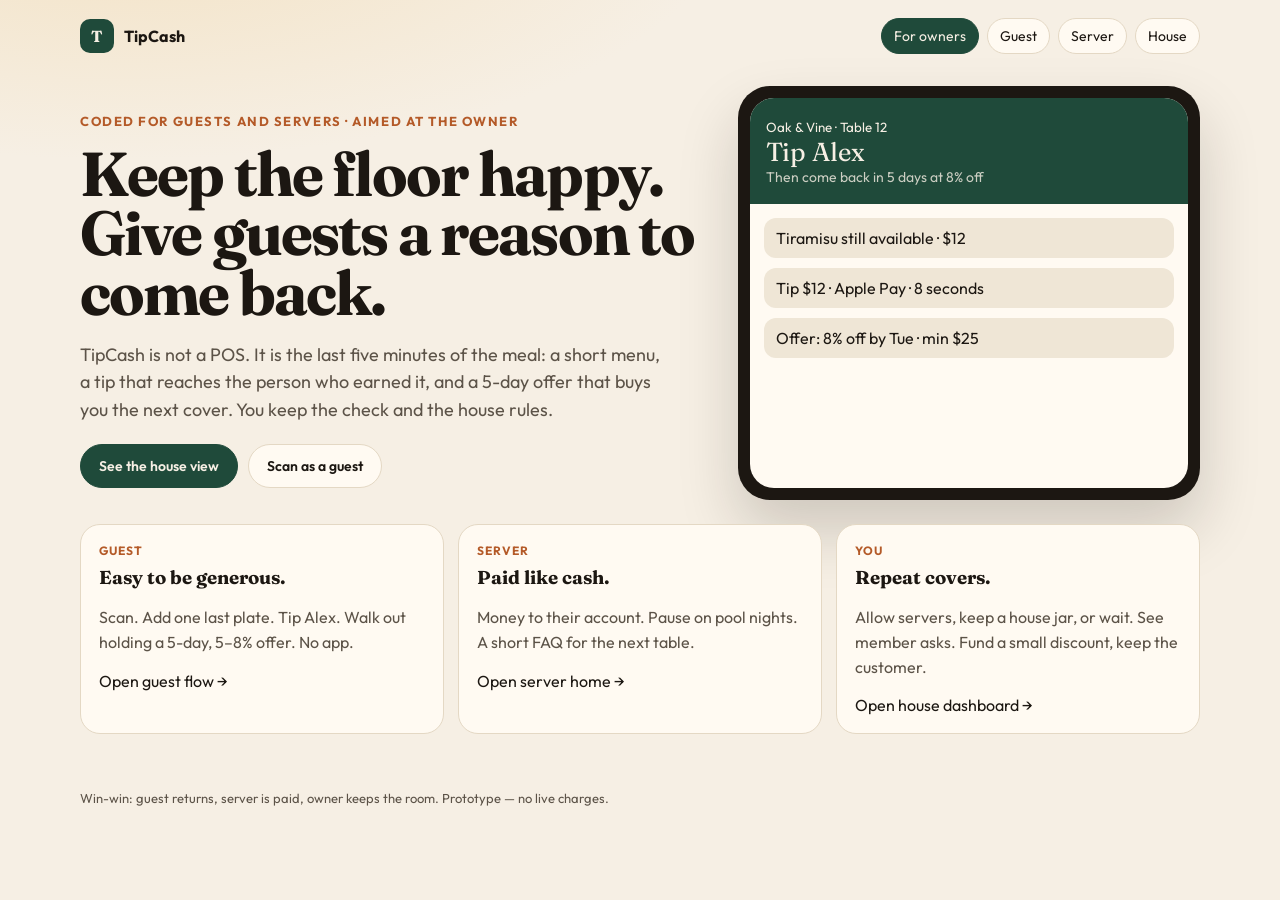
==== index.html @ a679089f "Publish TipCash prototype" ====
<!DOCTYPE html>
<html lang="en">
<head>
  <meta charset="UTF-8" />
  <meta name="viewport" content="width=device-width, initial-scale=1" />
  <title>TipCash — For owners</title>
  <link rel="preconnect" href="https://fonts.googleapis.com" />
  <link href="https://fonts.googleapis.com/css2?family=Fraunces:opsz,wght@9..144,650&family=Outfit:wght@400;600;700&display=swap" rel="stylesheet" />
  <link rel="stylesheet" href="styles.css" />
</head>
<body>
  <header class="wrap nav">
    <a class="brand" href="./index.html"><span class="mark">T</span>TipCash</a>
    <nav class="nav-links">
      <a class="active" href="./index.html">For owners</a>
      <a href="./guest/">Guest</a>
      <a href="./server/">Server</a>
      <a href="./owner/">House</a>
    </nav>
  </header>
  <main class="wrap">
    <section class="hero">
      <div>
        <p class="kicker">Coded for guests and servers · aimed at the owner</p>
        <h1>Keep the floor happy. Give guests a reason to come back.</h1>
        <p class="lede">
          TipCash is not a POS. It is the last five minutes of the meal: a short menu,
          a tip that reaches the person who earned it, and a 5-day offer that buys you
          the next cover. You keep the check and the house rules.
        </p>
        <div class="cta-row">
          <a class="btn btn-solid btn-lg" href="./owner/">See the house view</a>
          <a class="btn btn-lg" href="./guest/">Scan as a guest</a>
        </div>
      </div>
      <div class="phone">
        <div class="phone-screen">
          <div class="phone-top">
            <small>Oak & Vine · Table 12</small>
            <div style="font-family:Fraunces,serif;font-size:26px">Tip Alex</div>
            <div style="opacity:.8;font-size:14px">Then come back in 5 days at 8% off</div>
          </div>
          <div class="phone-body">
            <div class="chip">Tiramisu still available · $12</div>
            <div class="chip">Tip $12 · Apple Pay · 8 seconds</div>
            <div class="chip">Offer: 8% off by Tue · min $25</div>
          </div>
        </div>
      </div>
    </section>
    <section class="trio">
      <article class="card">
        <div class="who">Guest</div>
        <h3 style="font-family:Fraunces,serif;margin:8px 0">Easy to be generous.</h3>
        <p>Scan. Add one last plate. Tip Alex. Walk out holding a 5-day, 5–8% offer. No app.</p>
        <a href="./guest/">Open guest flow →</a>
      </article>
      <article class="card">
        <div class="who">Server</div>
        <h3 style="font-family:Fraunces,serif;margin:8px 0">Paid like cash.</h3>
        <p>Money to their account. Pause on pool nights. A short FAQ for the next table.</p>
        <a href="./server/">Open server home →</a>
      </article>
      <article class="card">
        <div class="who">You</div>
        <h3 style="font-family:Fraunces,serif;margin:8px 0">Repeat covers.</h3>
        <p>Allow servers, keep a house jar, or wait. See member asks. Fund a small discount, keep the customer.</p>
        <a href="./owner/">Open house dashboard →</a>
      </article>
    </section>
  </main>
  <footer class="wrap footer">Win-win: guest returns, server is paid, owner keeps the room. Prototype — no live charges.</footer>
</body>
</html>
---- styles.css ----
:root {
  --ink: #1c1712;
  --ink-soft: #5c5348;
  --paper: #f6efe4;
  --paper-2: #efe6d6;
  --card: #fffaf2;
  --line: #e4d8c4;
  --pine: #1f4a3a;
  --copper: #b45a28;
  --good: #2f7d4a;
  --warn: #9a6b12;
}
* { box-sizing: border-box; }
html, body { margin: 0; }
body {
  font-family: Outfit, system-ui, sans-serif;
  color: var(--ink);
  background: radial-gradient(1200px 500px at 10% -10%, #f3e2c4 0%, transparent 50%), var(--paper);
  min-height: 100vh;
}
a { color: inherit; text-decoration: none; }
button, input, textarea { font: inherit; }
.wrap { width: min(1120px, calc(100% - 32px)); margin: 0 auto; }
.nav { display: flex; align-items: center; justify-content: space-between; padding: 18px 0 8px; gap: 12px; }
.brand { display: flex; gap: 10px; align-items: center; font-weight: 700; }
.mark {
  width: 34px; height: 34px; border-radius: 10px; background: var(--pine); color: #f6efe4;
  display: grid; place-items: center; font-family: Fraunces, serif;
}
.nav-links { display: flex; gap: 8px; flex-wrap: wrap; }
.nav-links a, .btn {
  border: 1px solid var(--line); background: var(--card);
  padding: 8px 12px; border-radius: 999px; font-size: 14px; cursor: pointer;
}
.nav-links a.active, .btn-solid { background: var(--pine); color: #f6efe4; border-color: var(--pine); }
.btn-copper { background: var(--copper); color: #fff; border-color: var(--copper); }
.btn.on { background: var(--pine); color: #f6efe4; border-color: var(--pine); }
.btn-lg { padding: 12px 18px; font-weight: 600; }
h1, h2 { font-family: Fraunces, serif; letter-spacing: -0.03em; }
h1 { font-size: clamp(34px, 6vw, 62px); line-height: 0.96; margin: 0 0 14px; }
h2 { font-size: clamp(22px, 3vw, 34px); margin: 0 0 8px; }
p { color: var(--ink-soft); line-height: 1.55; }
.kicker { color: var(--copper); font-weight: 700; font-size: 13px; letter-spacing: 0.12em; text-transform: uppercase; }
.lede { font-size: 18px; max-width: 580px; }
.hero { padding: 24px 0 8px; display: grid; grid-template-columns: 1.15fr .85fr; gap: 32px; align-items: center; }
.cta-row { display: flex; gap: 10px; flex-wrap: wrap; margin-top: 20px; }
.phone { background: var(--ink); border-radius: 32px; padding: 12px; box-shadow: 0 30px 60px rgba(28,23,18,.18); }
.phone-screen { background: #fffaf2; border-radius: 24px; overflow: hidden; min-height: 390px; }
.phone-top { background: var(--pine); color: #f6efe4; padding: 18px 16px; }
.phone-body { padding: 14px; display: grid; gap: 10px; }
.chip { background: var(--paper-2); border-radius: 12px; padding: 10px 12px; }
.trio, .stats { display: grid; grid-template-columns: repeat(3, 1fr); gap: 14px; padding: 16px 0 28px; }
.grid-2 { display: grid; grid-template-columns: 1fr 1fr; gap: 14px; }
.card { background: var(--card); border: 1px solid var(--line); border-radius: 20px; padding: 18px; }
.who { font-size: 12px; font-weight: 700; letter-spacing: .08em; text-transform: uppercase; color: var(--copper); }
.stat { background: var(--paper-2); border-radius: 16px; padding: 14px; }
.stat b { display: block; font-size: 28px; font-family: Fraunces, serif; }
.muted { color: var(--ink-soft); font-size: 14px; }
.ok { color: var(--good); font-weight: 650; }
.warn { color: var(--warn); font-weight: 650; }
.row { display: flex; justify-content: space-between; gap: 12px; align-items: center; padding: 10px 0; border-bottom: 1px solid var(--line); }
.row:last-child { border-bottom: 0; }
.menu-item, .tip-btn {
  display: flex; justify-content: space-between; width: 100%; text-align: left;
  background: var(--card); border: 1px solid var(--line); border-radius: 14px; padding: 12px; cursor: pointer;
}
.menu-item.on, .tip-btn.on { border-color: var(--pine); background: #eaf3ee; }
.tips { display: grid; grid-template-columns: repeat(4, 1fr); gap: 8px; }
.field { width: 100%; border: 1px solid var(--line); border-radius: 12px; padding: 10px 12px; background: #fff; margin: 8px 0; }
.banner { background: var(--pine); color: #f6efe4; border-radius: 16px; padding: 14px; }
.banner strong { font-family: Fraunces, serif; font-size: 22px; display: block; }
.toggle { display: flex; gap: 8px; flex-wrap: wrap; margin: 10px 0; }
.qr {
  width: 132px; height: 132px; border-radius: 16px; margin: 8px 0 12px;
  background: repeating-conic-gradient(#1c1712 0% 25%, #fffaf2 0% 50%) 0 0 / 16px 16px;
}
.footer { padding: 28px 0 40px; color: var(--ink-soft); font-size: 13px; }
@media (max-width: 800px) {
  .hero, .trio, .stats, .grid-2 { grid-template-columns: 1fr; }
  .tips { grid-template-columns: repeat(2, 1fr); }
}
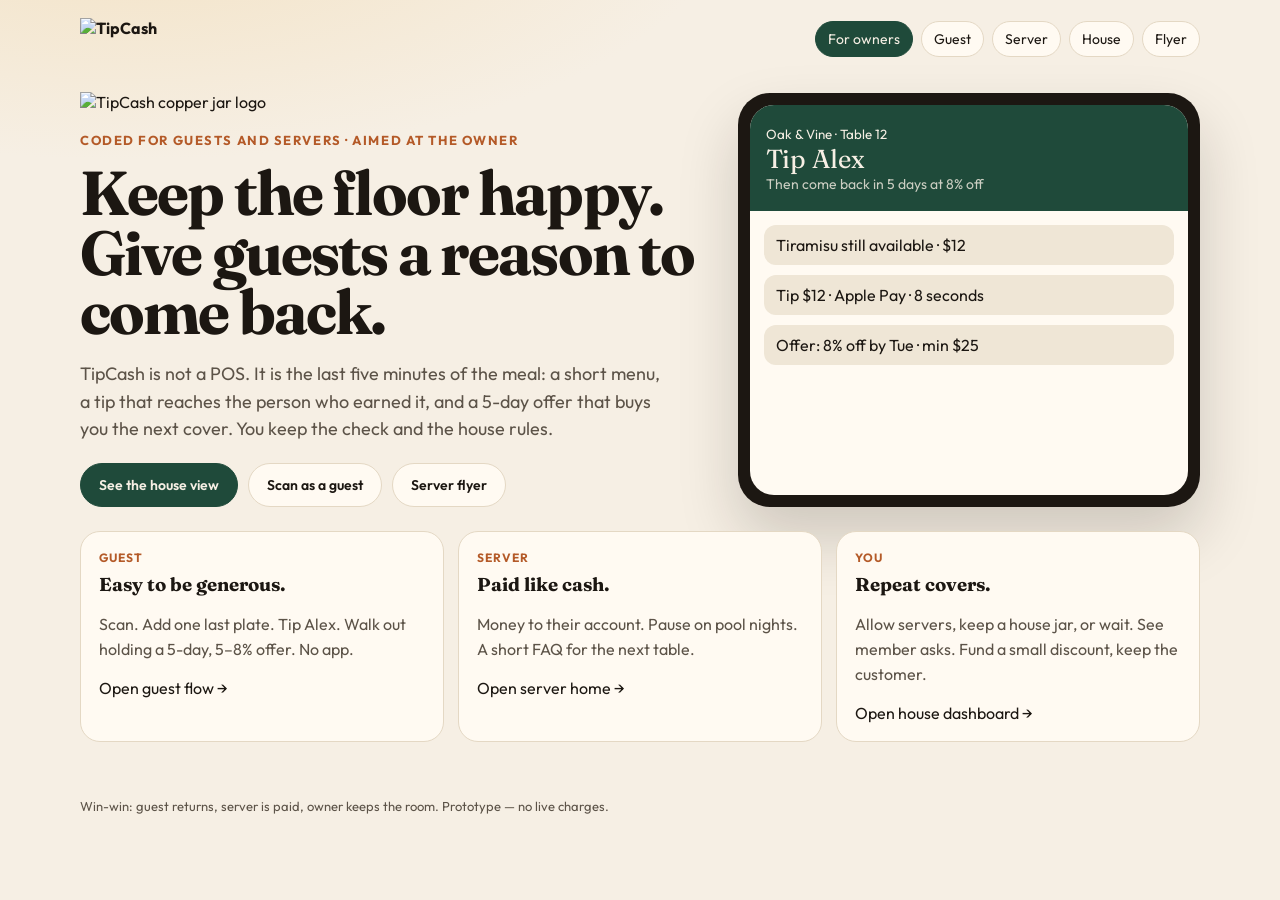
==== commit fded9e94: "Add copper jar logo to landing page and link the server flyer" ====
--- a/index.html
+++ b/index.html
@@ -10,17 +10,19 @@
 </head>
 <body>
   <header class="wrap nav">
-    <a class="brand" href="./index.html"><span class="mark">T</span>TipCash</a>
+    <a class="brand" href="./index.html"><img class="brand-logo" src="./logo-photo.svg" alt="TipCash" /></a>
     <nav class="nav-links">
       <a class="active" href="./index.html">For owners</a>
       <a href="./guest/">Guest</a>
       <a href="./server/">Server</a>
       <a href="./owner/">House</a>
+      <a href="./flyer/">Flyer</a>
     </nav>
   </header>
   <main class="wrap">
     <section class="hero">
       <div>
+        <img class="hero-logo" src="./logo-photo.svg" alt="TipCash copper jar logo" />
         <p class="kicker">Coded for guests and servers · aimed at the owner</p>
         <h1>Keep the floor happy. Give guests a reason to come back.</h1>
         <p class="lede">
@@ -31,6 +33,7 @@
         <div class="cta-row">
           <a class="btn btn-solid btn-lg" href="./owner/">See the house view</a>
           <a class="btn btn-lg" href="./guest/">Scan as a guest</a>
+          <a class="btn btn-lg" href="./flyer/">Server flyer</a>
         </div>
       </div>
       <div class="phone">
--- a/styles.css
+++ b/styles.css
@@ -79,3 +79,5 @@
   .hero, .trio, .stats, .grid-2 { grid-template-columns: 1fr; }
   .tips { grid-template-columns: repeat(2, 1fr); }
 }
+.brand-logo { height: 42px; width: auto; display: block; }
+.hero-logo { width: min(280px, 70%); height: auto; display: block; margin: 0 0 18px; }
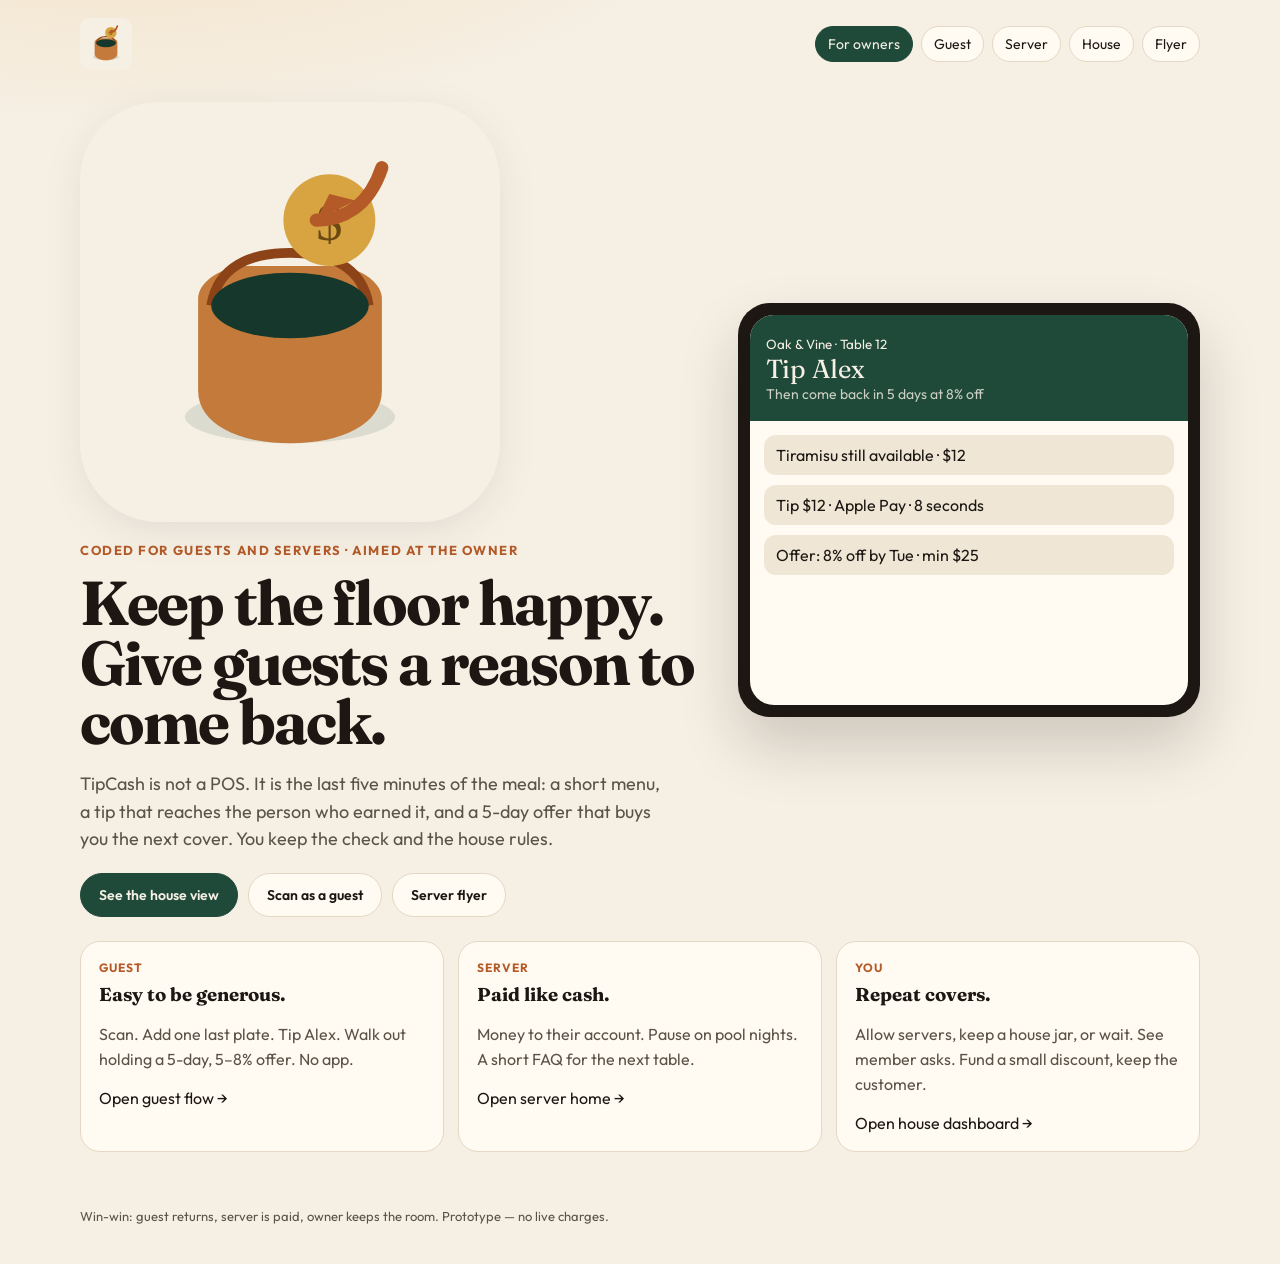
==== commit ea0b7d90: "Show jar logo on landing page and add printable server flyer" ====
--- a/index.html
+++ b/index.html
@@ -10,7 +10,7 @@
 </head>
 <body>
   <header class="wrap nav">
-    <a class="brand" href="./index.html"><img class="brand-logo" src="./logo-photo.svg" alt="TipCash" /></a>
+    <a class="brand" href="./index.html"><img class="brand-logo" src="./logo-photo.svg" alt="TipCash copper jar" onerror="this.onerror=null;this.src='./logo-mark.svg'" /></a>
     <nav class="nav-links">
       <a class="active" href="./index.html">For owners</a>
       <a href="./guest/">Guest</a>
@@ -22,7 +22,7 @@
   <main class="wrap">
     <section class="hero">
       <div>
-        <img class="hero-logo" src="./logo-photo.svg" alt="TipCash copper jar logo" />
+        <img class="hero-logo" src="./logo-photo.svg" alt="TipCash copper-gold jar logo" onerror="this.onerror=null;this.src='./logo-mark.svg'" />
         <p class="kicker">Coded for guests and servers · aimed at the owner</p>
         <h1>Keep the floor happy. Give guests a reason to come back.</h1>
         <p class="lede">
--- a/styles.css
+++ b/styles.css
@@ -79,5 +79,7 @@
   .hero, .trio, .stats, .grid-2 { grid-template-columns: 1fr; }
   .tips { grid-template-columns: repeat(2, 1fr); }
 }
-.brand-logo { height: 42px; width: auto; display: block; }
-.hero-logo { width: min(280px, 70%); height: auto; display: block; margin: 0 0 18px; }
+
+.brand-logo { height: 52px; width: auto; display: block; }
+.hero-logo { width: min(420px, 92%); height: auto; display: block; margin: 0 0 18px; filter: drop-shadow(0 10px 18px rgba(28,23,18,.08)); }
+.flyer-link { margin-top: 8px; display: inline-block; }
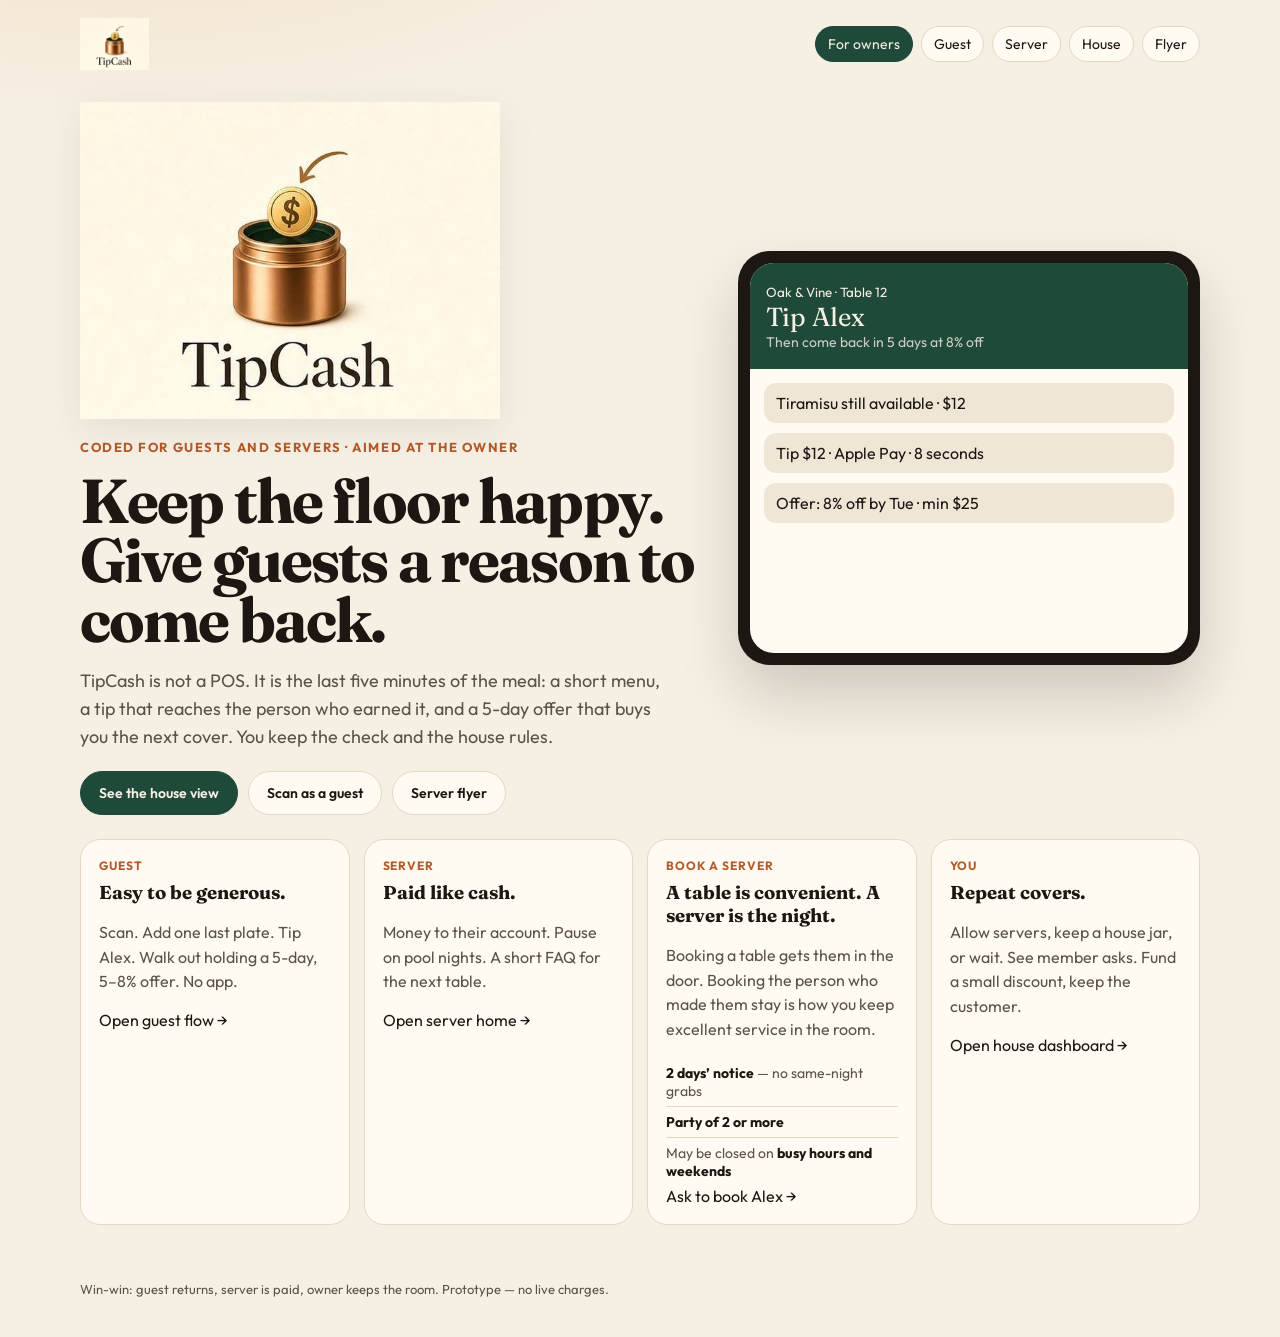
==== commit 0fce52ff: "Add Book a Server column: 2-day notice, party of 2+, busy hours/weekends may be closed" ====
--- a/index.html
+++ b/index.html
@@ -51,7 +51,7 @@
         </div>
       </div>
     </section>
-    <section class="trio">
+    <section class="quartet">
       <article class="card">
         <div class="who">Guest</div>
         <h3 style="font-family:Fraunces,serif;margin:8px 0">Easy to be generous.</h3>
@@ -65,6 +65,17 @@
         <a href="./server/">Open server home →</a>
       </article>
       <article class="card">
+        <div class="who">Book a server</div>
+        <h3 style="font-family:Fraunces,serif;margin:8px 0">A table is convenient. A server is the night.</h3>
+        <p>Booking a table gets them in the door. Booking the person who made them stay is how you keep excellent service in the room.</p>
+        <ul class="rules">
+          <li><b>2 days’ notice</b> — no same-night grabs</li>
+          <li><b>Party of 2 or more</b></li>
+          <li>May be closed on <b>busy hours and weekends</b></li>
+        </ul>
+        <a href="./guest/#book">Ask to book Alex →</a>
+      </article>
+      <article class="card">
         <div class="who">You</div>
         <h3 style="font-family:Fraunces,serif;margin:8px 0">Repeat covers.</h3>
         <p>Allow servers, keep a house jar, or wait. See member asks. Fund a small discount, keep the customer.</p>
--- a/styles.css
+++ b/styles.css
@@ -50,6 +50,11 @@
 .phone-body { padding: 14px; display: grid; gap: 10px; }
 .chip { background: var(--paper-2); border-radius: 12px; padding: 10px 12px; }
 .trio, .stats { display: grid; grid-template-columns: repeat(3, 1fr); gap: 14px; padding: 16px 0 28px; }
+.quartet { display: grid; grid-template-columns: repeat(4, 1fr); gap: 14px; padding: 16px 0 28px; }
+.rules { margin: 10px 0 0; padding: 0; list-style: none; }
+.rules li { font-size: 14px; color: var(--ink-soft); padding: 6px 0; border-bottom: 1px solid var(--line); }
+.rules li:last-child { border-bottom: 0; }
+.rules b { color: var(--ink); }
 .grid-2 { display: grid; grid-template-columns: 1fr 1fr; gap: 14px; }
 .card { background: var(--card); border: 1px solid var(--line); border-radius: 20px; padding: 18px; }
 .who { font-size: 12px; font-weight: 700; letter-spacing: .08em; text-transform: uppercase; color: var(--copper); }
@@ -76,7 +81,7 @@
 }
 .footer { padding: 28px 0 40px; color: var(--ink-soft); font-size: 13px; }
 @media (max-width: 800px) {
-  .hero, .trio, .stats, .grid-2 { grid-template-columns: 1fr; }
+  .hero, .trio, .quartet, .stats, .grid-2 { grid-template-columns: 1fr; }
   .tips { grid-template-columns: repeat(2, 1fr); }
 }
 
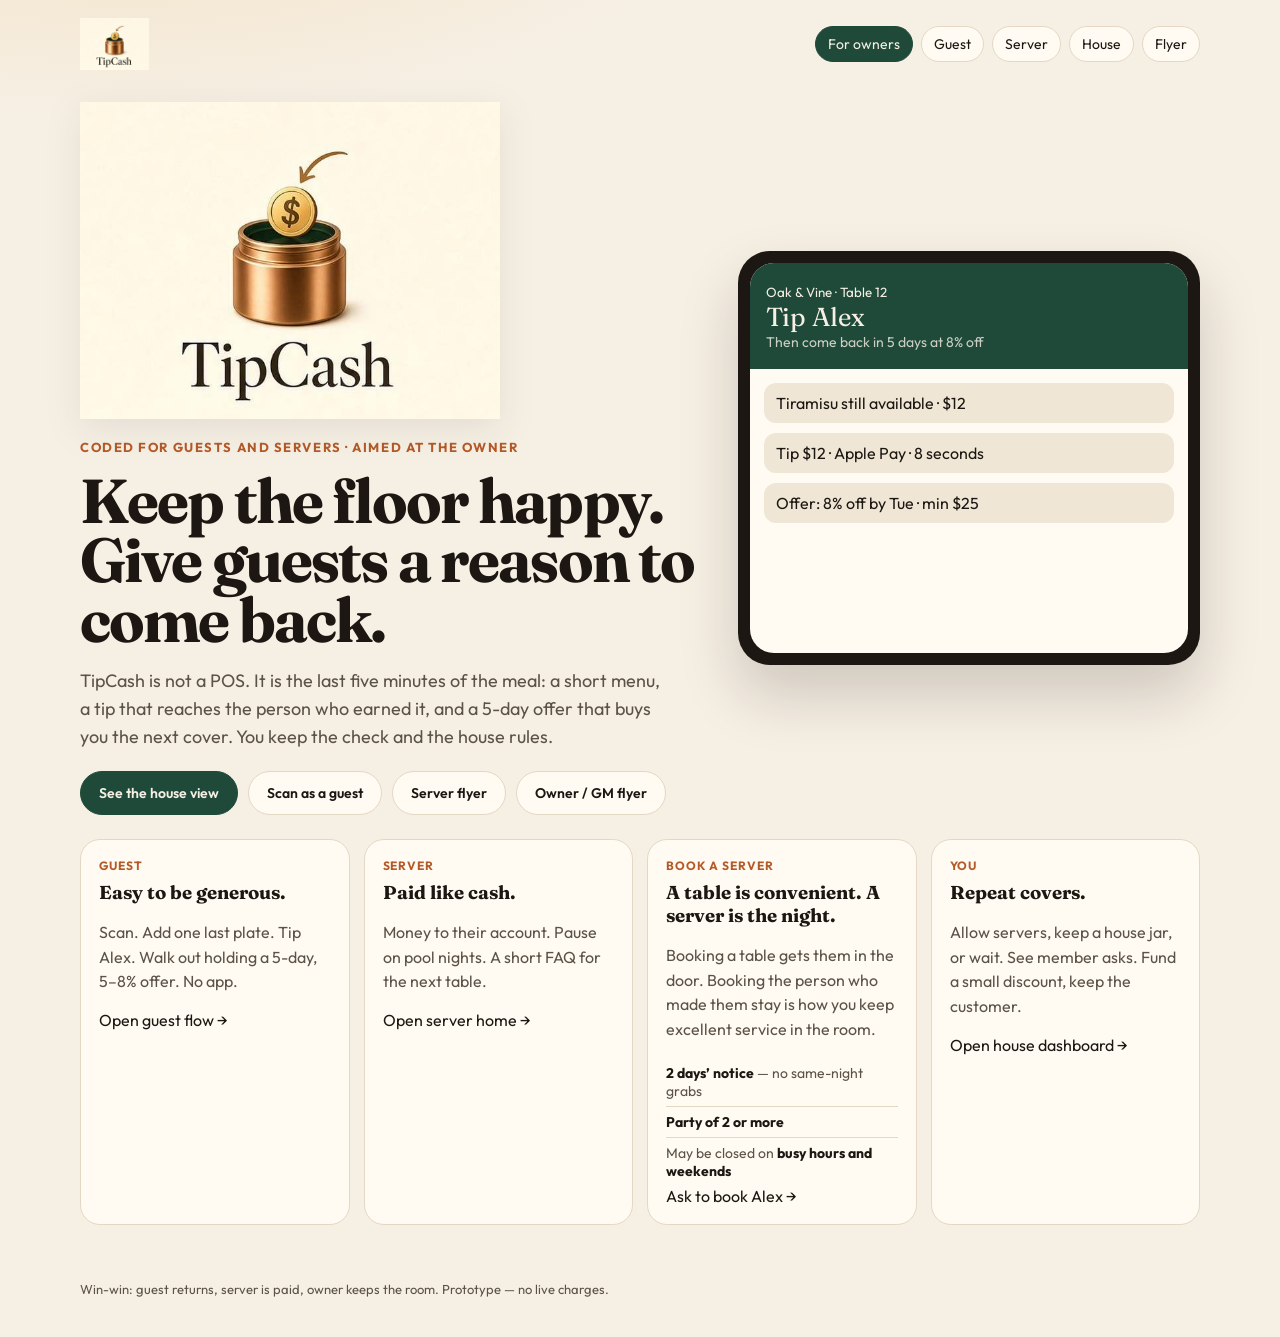
==== commit 1eea22aa: "Add owner/GM join flyer and email with house benefits" ====
--- a/index.html
+++ b/index.html
@@ -34,6 +34,7 @@
           <a class="btn btn-solid btn-lg" href="./owner/">See the house view</a>
           <a class="btn btn-lg" href="./guest/">Scan as a guest</a>
           <a class="btn btn-lg" href="./flyer/">Server flyer</a>
+          <a class="btn btn-lg" href="./flyer/owner.html">Owner / GM flyer</a>
         </div>
       </div>
       <div class="phone">
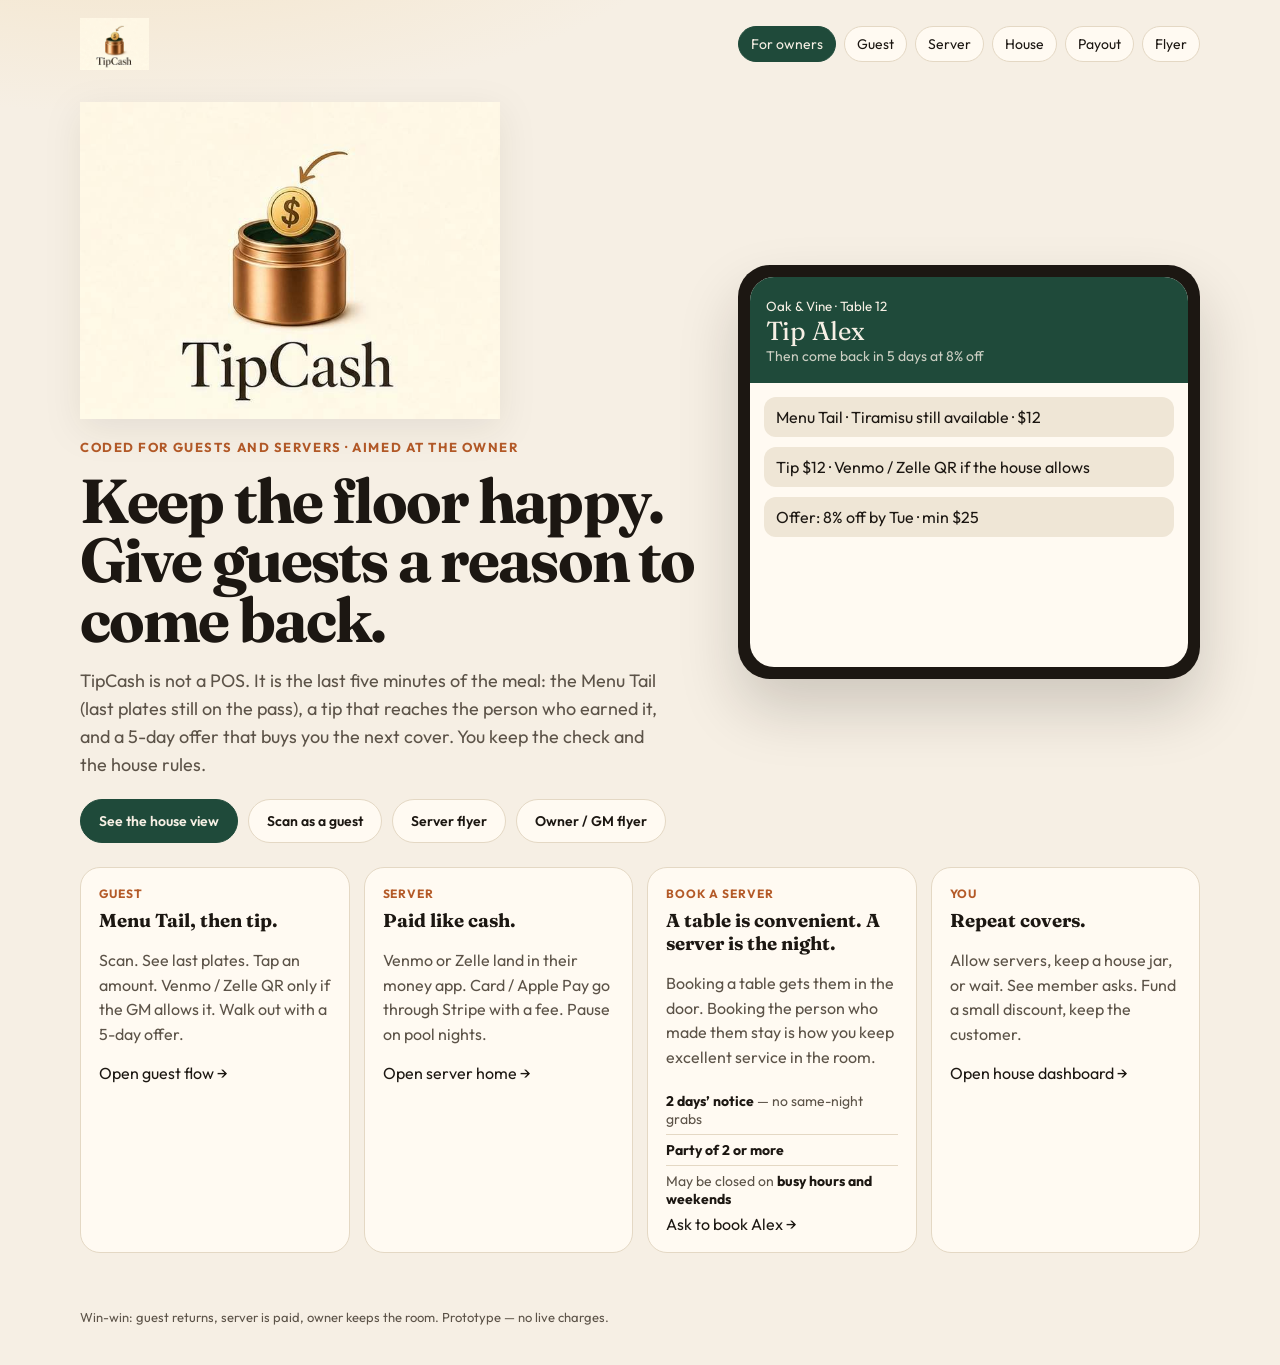
==== commit bdcd4d46: "Guest Menu Tail first; house QR copy on landing and payout pages" ====
--- a/index.html
+++ b/index.html
@@ -16,6 +16,7 @@
       <a href="./guest/">Guest</a>
       <a href="./server/">Server</a>
       <a href="./owner/">House</a>
+      <a href="./rails/">Payout</a>
       <a href="./flyer/">Flyer</a>
     </nav>
   </header>
@@ -26,9 +27,9 @@
         <p class="kicker">Coded for guests and servers · aimed at the owner</p>
         <h1>Keep the floor happy. Give guests a reason to come back.</h1>
         <p class="lede">
-          TipCash is not a POS. It is the last five minutes of the meal: a short menu,
-          a tip that reaches the person who earned it, and a 5-day offer that buys you
-          the next cover. You keep the check and the house rules.
+          TipCash is not a POS. It is the last five minutes of the meal: the Menu Tail
+          (last plates still on the pass), a tip that reaches the person who earned it,
+          and a 5-day offer that buys you the next cover. You keep the check and the house rules.
         </p>
         <div class="cta-row">
           <a class="btn btn-solid btn-lg" href="./owner/">See the house view</a>
@@ -45,8 +46,8 @@
             <div style="opacity:.8;font-size:14px">Then come back in 5 days at 8% off</div>
           </div>
           <div class="phone-body">
-            <div class="chip">Tiramisu still available · $12</div>
-            <div class="chip">Tip $12 · Apple Pay · 8 seconds</div>
+            <div class="chip">Menu Tail · Tiramisu still available · $12</div>
+            <div class="chip">Tip $12 · Venmo / Zelle QR if the house allows</div>
             <div class="chip">Offer: 8% off by Tue · min $25</div>
           </div>
         </div>
@@ -55,14 +56,14 @@
     <section class="quartet">
       <article class="card">
         <div class="who">Guest</div>
-        <h3 style="font-family:Fraunces,serif;margin:8px 0">Easy to be generous.</h3>
-        <p>Scan. Add one last plate. Tip Alex. Walk out holding a 5-day, 5–8% offer. No app.</p>
+        <h3 style="font-family:Fraunces,serif;margin:8px 0">Menu Tail, then tip.</h3>
+        <p>Scan. See last plates. Tap an amount. Venmo / Zelle QR only if the GM allows it. Walk out with a 5-day offer.</p>
         <a href="./guest/">Open guest flow →</a>
       </article>
       <article class="card">
         <div class="who">Server</div>
         <h3 style="font-family:Fraunces,serif;margin:8px 0">Paid like cash.</h3>
-        <p>Money to their account. Pause on pool nights. A short FAQ for the next table.</p>
+        <p>Venmo or Zelle land in their money app. Card / Apple Pay go through Stripe with a fee. Pause on pool nights.</p>
         <a href="./server/">Open server home →</a>
       </article>
       <article class="card">
--- a/styles.css
+++ b/styles.css
@@ -71,6 +71,8 @@
 }
 .menu-item.on, .tip-btn.on { border-color: var(--pine); background: #eaf3ee; }
 .tips { display: grid; grid-template-columns: repeat(4, 1fr); gap: 8px; }
+.pay-methods { display: grid; grid-template-columns: repeat(3, 1fr); gap: 8px; margin-top: 8px; }
+.pay-methods .tip-btn { justify-content: center; font-weight: 600; }
 .field { width: 100%; border: 1px solid var(--line); border-radius: 12px; padding: 10px 12px; background: #fff; margin: 8px 0; }
 .banner { background: var(--pine); color: #f6efe4; border-radius: 16px; padding: 14px; }
 .banner strong { font-family: Fraunces, serif; font-size: 22px; display: block; }
@@ -83,8 +85,12 @@
 @media (max-width: 800px) {
   .hero, .trio, .quartet, .stats, .grid-2 { grid-template-columns: 1fr; }
   .tips { grid-template-columns: repeat(2, 1fr); }
+  .pay-methods { grid-template-columns: 1fr; }
 }
 
 .brand-logo { height: 52px; width: auto; display: block; }
 .hero-logo { width: min(420px, 92%); height: auto; display: block; margin: 0 0 18px; filter: drop-shadow(0 10px 18px rgba(28,23,18,.08)); }
 .flyer-link { margin-top: 8px; display: inline-block; }
+.thanks-menu { margin-top: 12px; }
+.thanks-menu .menu-item { cursor: default; margin-top: 8px; }
+.save-preview { width: 100%; border-radius: 14px; border: 1px solid var(--line); margin: 10px 0; display: block; background: #fff; }
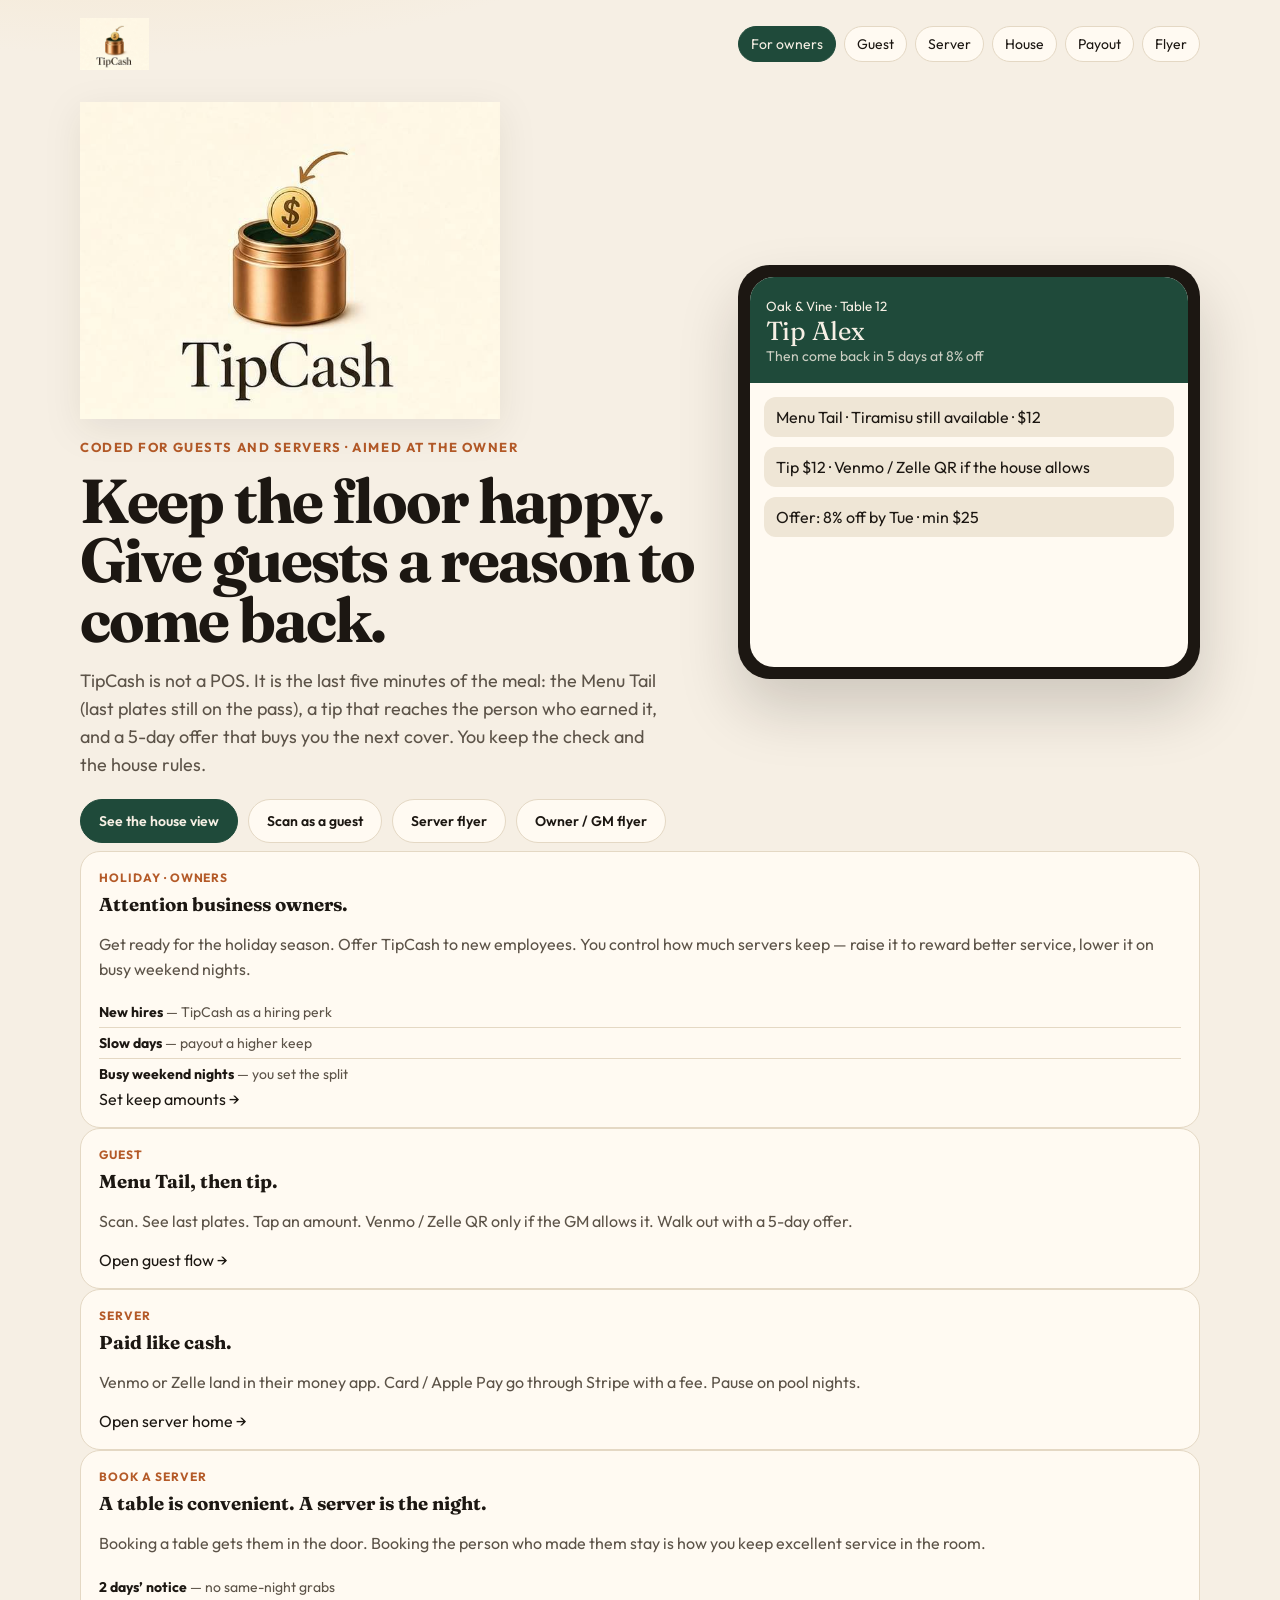
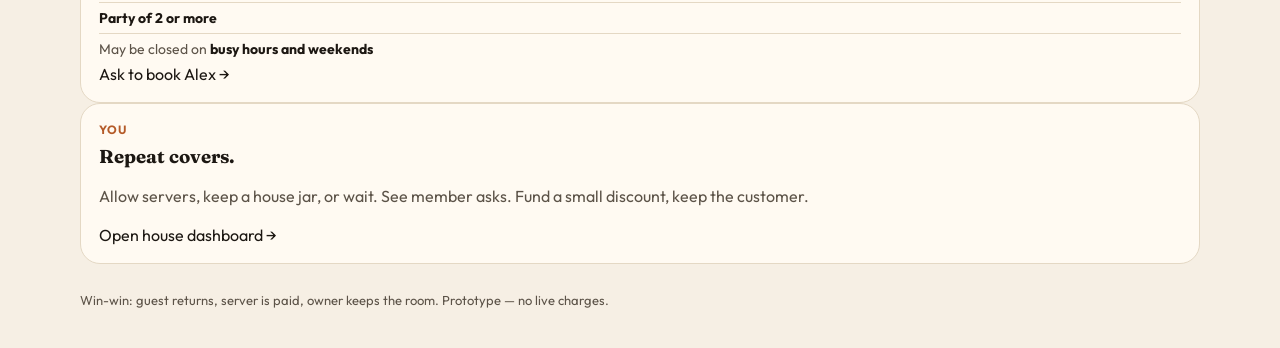
==== commit 362141cf: "Holiday owner column: hiring perk and server keep rates" ====
--- a/index.html
+++ b/index.html
@@ -53,7 +53,18 @@
         </div>
       </div>
     </section>
-    <section class="quartet">
+    <section class="quintet">
+      <article class="card">
+        <div class="who">Holiday · owners</div>
+        <h3 style="font-family:Fraunces,serif;margin:8px 0">Attention business owners.</h3>
+        <p>Get ready for the holiday season. Offer TipCash to new employees. You control how much servers keep — raise it to reward better service, lower it on busy weekend nights.</p>
+        <ul class="rules">
+          <li><b>New hires</b> — TipCash as a hiring perk</li>
+          <li><b>Slow days</b> — payout a higher keep</li>
+          <li><b>Busy weekend nights</b> — you set the split</li>
+        </ul>
+        <a href="./owner/#keep">Set keep amounts →</a>
+      </article>
       <article class="card">
         <div class="who">Guest</div>
         <h3 style="font-family:Fraunces,serif;margin:8px 0">Menu Tail, then tip.</h3>
--- a/styles.css
+++ b/styles.css
@@ -72,7 +72,8 @@
 .menu-item.on, .tip-btn.on { border-color: var(--pine); background: #eaf3ee; }
 .tips { display: grid; grid-template-columns: repeat(4, 1fr); gap: 8px; }
 .pay-methods { display: grid; grid-template-columns: repeat(3, 1fr); gap: 8px; margin-top: 8px; }
-.pay-methods .tip-btn { justify-content: center; font-weight: 600; }
+.pay-methods-4 { display: grid; grid-template-columns: repeat(4, 1fr); gap: 8px; margin-top: 8px; }
+.pay-methods .tip-btn, .pay-methods-4 .tip-btn { justify-content: center; font-weight: 600; }
 .field { width: 100%; border: 1px solid var(--line); border-radius: 12px; padding: 10px 12px; background: #fff; margin: 8px 0; }
 .banner { background: var(--pine); color: #f6efe4; border-radius: 16px; padding: 14px; }
 .banner strong { font-family: Fraunces, serif; font-size: 22px; display: block; }
@@ -85,12 +86,44 @@
 @media (max-width: 800px) {
   .hero, .trio, .quartet, .stats, .grid-2 { grid-template-columns: 1fr; }
   .tips { grid-template-columns: repeat(2, 1fr); }
-  .pay-methods { grid-template-columns: 1fr; }
+  .pay-methods, .pay-methods-4 { grid-template-columns: 1fr 1fr; }
 }
 
 .brand-logo { height: 52px; width: auto; display: block; }
 .hero-logo { width: min(420px, 92%); height: auto; display: block; margin: 0 0 18px; filter: drop-shadow(0 10px 18px rgba(28,23,18,.08)); }
 .flyer-link { margin-top: 8px; display: inline-block; }
+.menu-tail { margin-top: 4px; }
+.menu-tail h2 { margin-bottom: 4px; }
 .thanks-menu { margin-top: 12px; }
 .thanks-menu .menu-item { cursor: default; margin-top: 8px; }
+.qr-screen {
+  display: grid;
+  grid-template-columns: 132px 1fr;
+  gap: 12px;
+  align-items: center;
+  background: var(--paper-2);
+  border: 1px dashed var(--line);
+  border-radius: 16px;
+  padding: 12px;
+  margin: 10px 0 4px;
+}
+.qr-screen canvas {
+  width: 132px;
+  height: 132px;
+  border-radius: 12px;
+  background: #fff;
+  display: block;
+}
+.qr-screen .who { margin: 0; }
+.qr-off { margin: 10px 0 0; }
+@media (max-width: 800px) {
+  .qr-screen { grid-template-columns: 1fr; justify-items: start; }
+}
 .save-preview { width: 100%; border-radius: 14px; border: 1px solid var(--line); margin: 10px 0; display: block; background: #fff; }
+.path { display: grid; grid-template-columns: repeat(3, 1fr); gap: 10px; }
+.path-compact { grid-template-columns: 1fr; margin: 10px 0 4px; }
+.path-step { background: var(--paper-2); border-radius: 14px; padding: 12px 14px; }
+.path-step b { display: block; font-family: Fraunces, serif; font-size: 18px; margin-bottom: 4px; }
+.path-compact .path-step { padding: 8px 12px; position: relative; }
+.path-compact .path-step + .path-step::before { content: "\2193"; position: absolute; top: -10px; left: 14px; color: var(--copper); font-size: 12px; }
+@media (max-width: 800px) { .path { grid-template-columns: 1fr; } }
